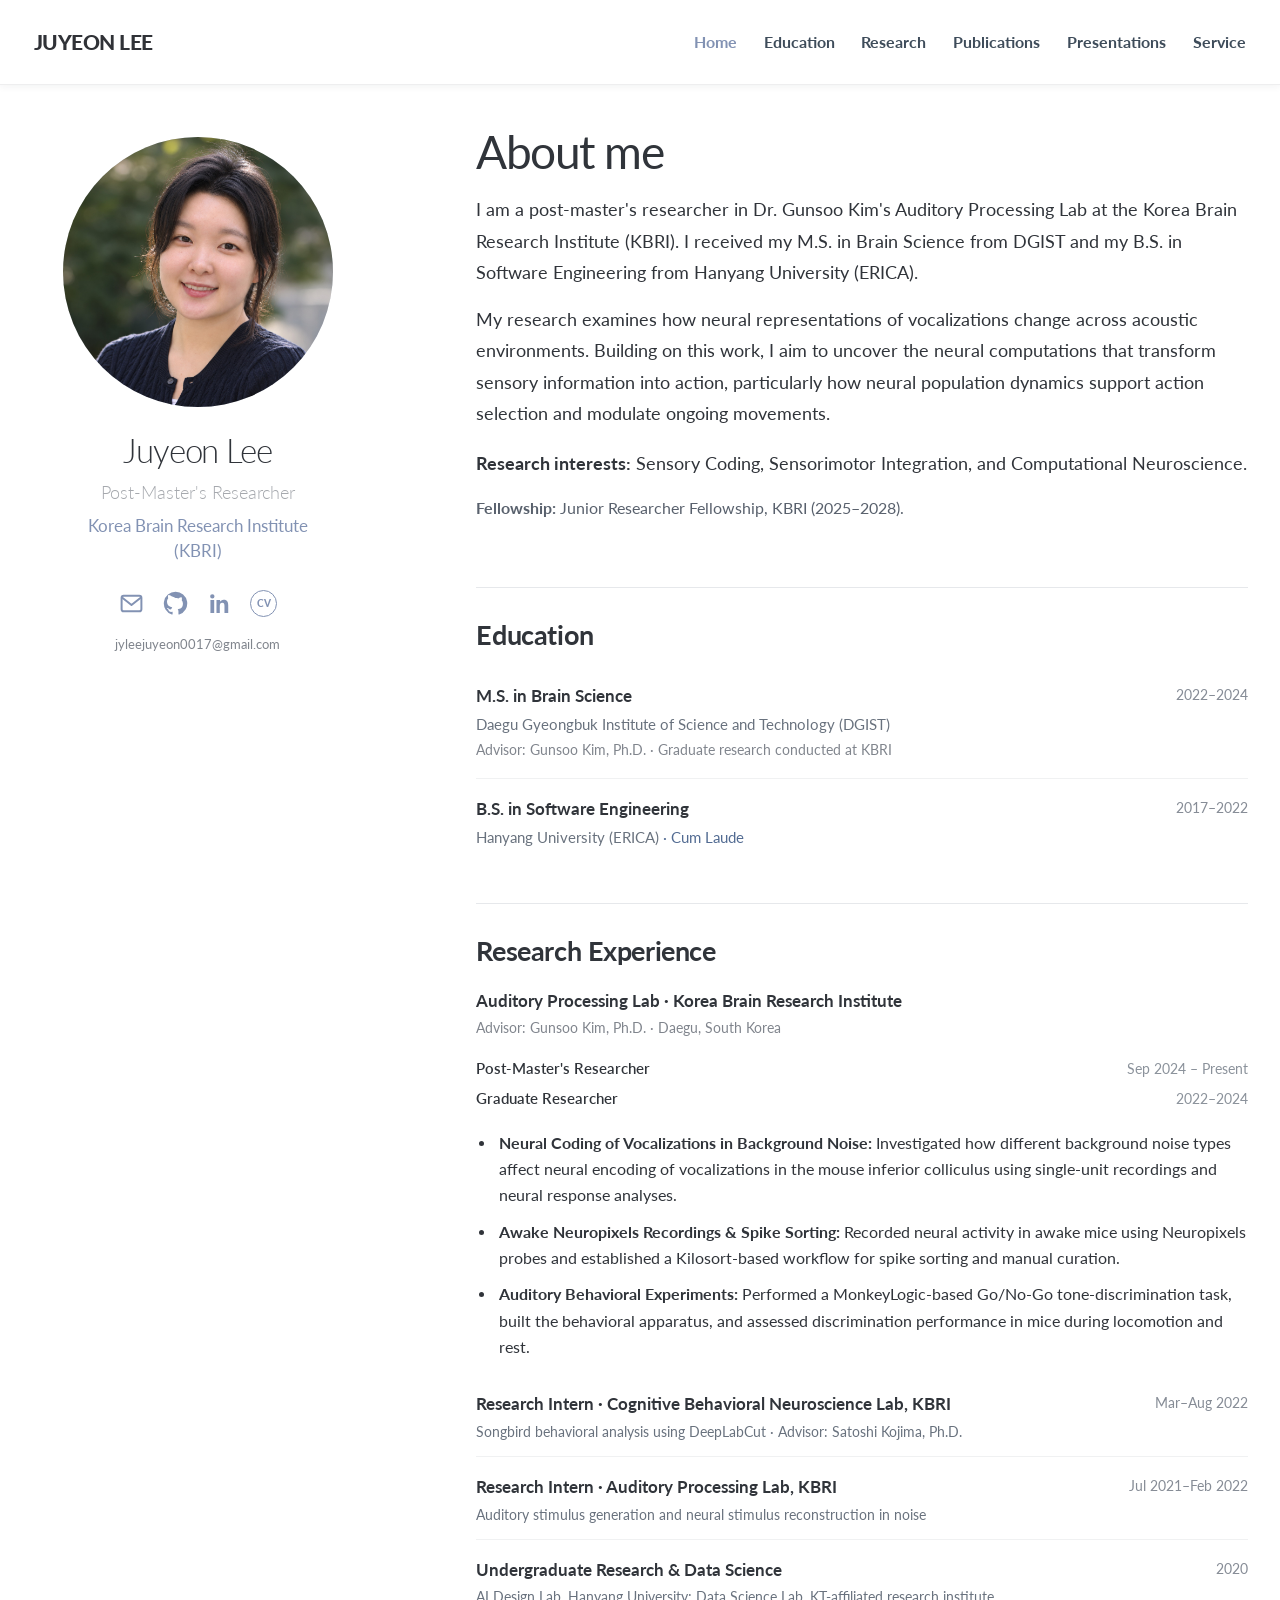
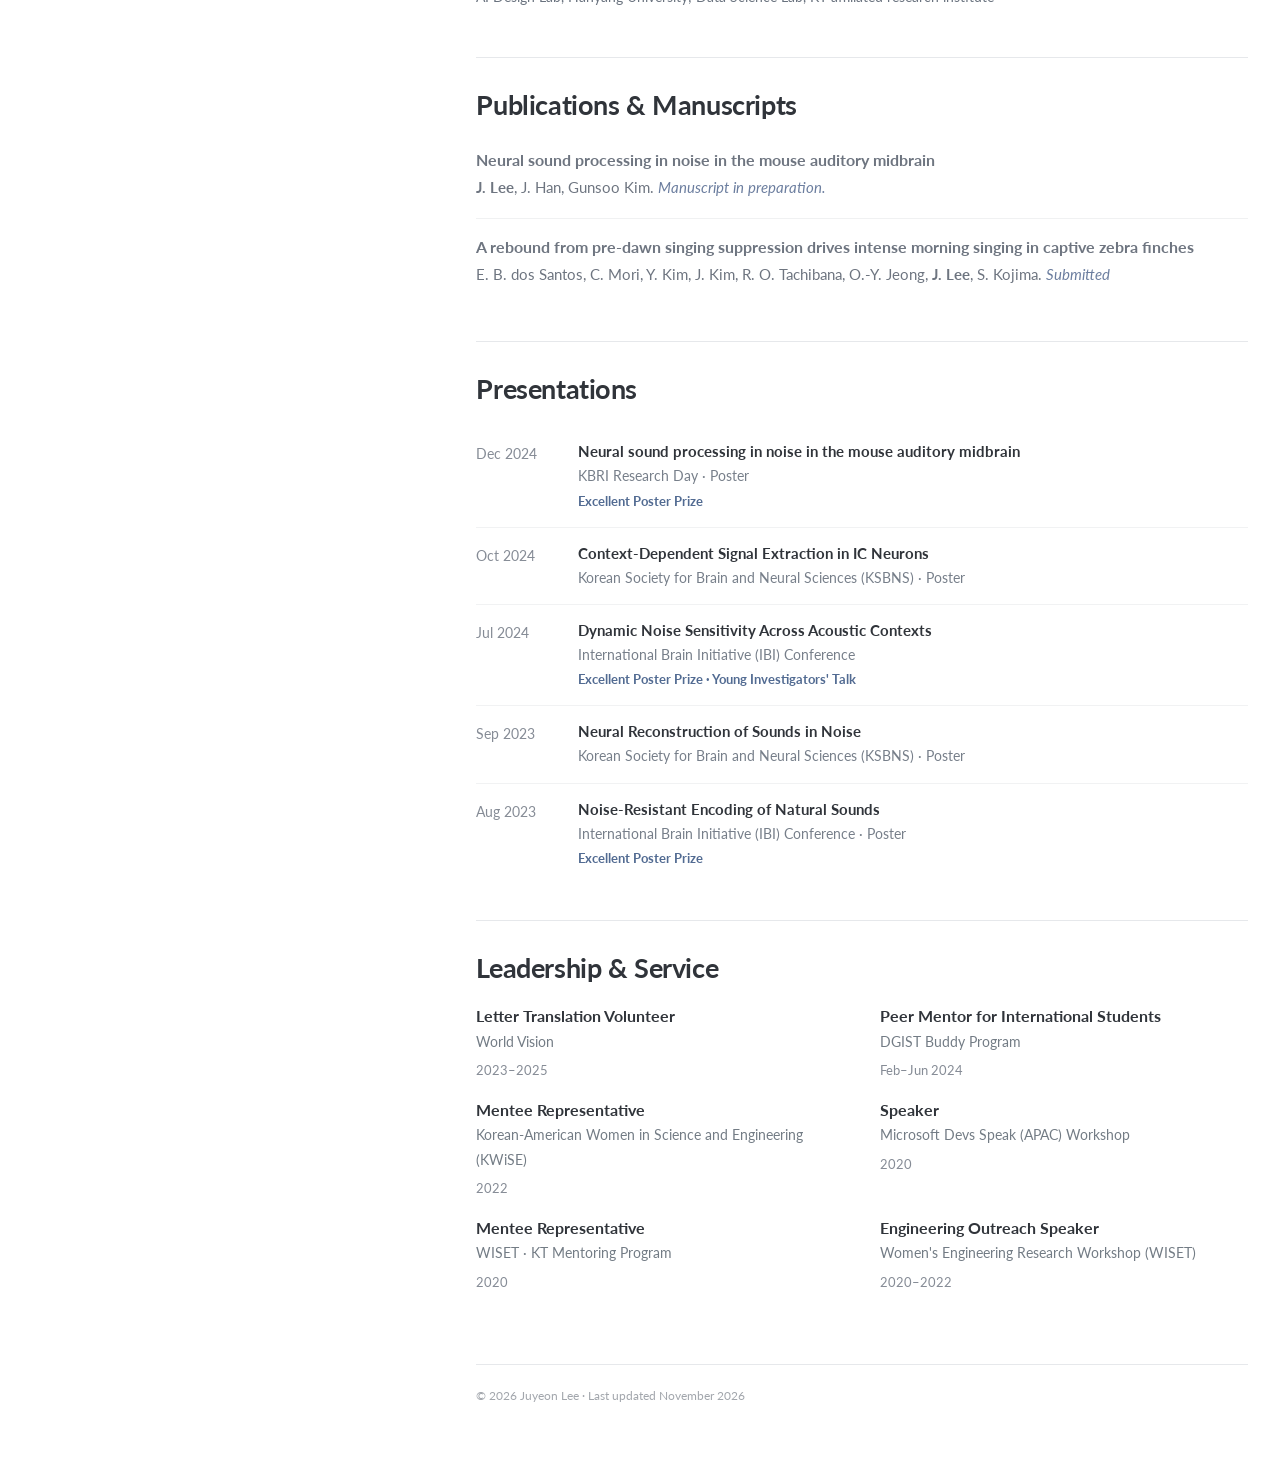
==== index.html @ 5a770827 "Update index.html" ====
<!DOCTYPE html>
<html lang="en">
<head>
  <meta charset="UTF-8">
  <meta name="viewport" content="width=device-width, initial-scale=1">
  <meta name="theme-color" content="#ffffff">
  <meta name="description" content="Juyeon Lee, a neuroscience researcher at the Korea Brain Research Institute. Research interests include auditory coding, neural population representations, and sensory-guided behavior.">
  <meta property="og:type" content="website">
  <meta property="og:title" content="Juyeon Lee | Neuroscience Researcher">
  <meta property="og:description" content="Auditory neuroscience, neural population coding, and sensory-guided behavior.">
  <meta property="og:url" content="https://jylee0017.github.io/">
  <meta property="og:image" content="https://jylee0017.github.io/juyeon.jpg">
  <link rel="canonical" href="https://jylee0017.github.io/">
  <link rel="preconnect" href="https://fonts.googleapis.com">
  <link rel="preconnect" href="https://fonts.gstatic.com" crossorigin>
  <link href="https://fonts.googleapis.com/css2?family=Lato:wght@300;400;500;600;700;900&display=swap" rel="stylesheet">
  <title>Juyeon Lee | Neuroscience Researcher</title>
  <style>
    /* Design colors: understated academic blue inspired by the supplied reference. */
    :root {
      --accent: #8292b3;
      --accent-strong: #526b92;
      --text: #30343a;
      --muted: #80858d;
      --light-muted: #a6a9ae;
      --line: #e6e8eb;
      --page: #ffffff;
      --font: "Lato", "Helvetica Neue", Arial, sans-serif;
    }
    * { box-sizing: border-box; }
    html { scroll-behavior: smooth; scroll-padding-top: 105px; }
    body { margin: 0; background: var(--page); color: var(--text); font: 400 17px/1.73 var(--font); -webkit-font-smoothing: antialiased; }
    a { color: var(--accent-strong); text-decoration: none; }
    a:hover { text-decoration: underline; text-underline-offset: .18em; }
    a:focus-visible { outline: 3px solid var(--accent); outline-offset: 4px; border-radius: 2px; }
    h1, h2, h3, p { margin-top: 0; }
    .skip-link { position:absolute; left:12px; top:-90px; padding:10px 15px; background:white; color:black; z-index:20; }
    .skip-link:focus { top:8px; }

    /* The screenshot's full-width white navigation bar. */
    .site-header { position: sticky; top: 0; z-index: 10; background: rgba(255,255,255,.97); border-bottom: 1px solid #eeeeef; box-shadow: 0 2px 7px rgba(28,36,51,.055); }
    .header-inner { max-width: 1560px; min-height: 84px; margin: 0 auto; padding: 12px 34px; display: flex; justify-content: space-between; align-items: center; gap: 32px; }
    .site-title { color: #303237; font-weight: 900; font-size: 21px; line-height: 1.2; text-transform: uppercase; letter-spacing: -.025em; white-space: nowrap; }
    .site-title:hover { text-decoration: none; color: var(--accent-strong); }
    .top-nav { display:flex; flex-wrap:wrap; justify-content:flex-end; align-items:center; gap: clamp(14px, 2.1vw, 35px); }
    .top-nav a { color:#3e4c5a; font-size: 16px; font-weight: 700; white-space:nowrap; }
    .top-nav a:hover, .top-nav a[aria-current="page"] { color:var(--accent); text-decoration:none; }

    /* Portrait on the left, resume text on the right; no colored sidebar/card backgrounds. */
    .page-layout { max-width: 1460px; padding: 0 32px; margin: 0 auto; display: grid; grid-template-columns: minmax(260px, 365px) minmax(0, 1fr); column-gap: clamp(52px, 6.2vw, 94px); align-items: start; }
    .profile { padding-top: 52px; text-align:center; transform: translateX(-17px); }
    .profile-photo { display: block; width: 270px; height: 270px; border-radius: 50%; overflow:hidden; margin: 0 auto 23px; position: relative; background: #e6ebf1; }
    .profile-photo .placeholder { position:absolute; inset:0; display:grid; place-items:center; font-weight:300; font-size:69px; color:#8596ad; }
    .profile-photo img { width:100%; height:100%; position:relative; display:block; object-fit:cover; object-position: center 35%; }
    .profile-photo img[hidden] { display:none; }
    .profile-name { font-size: 33px; line-height: 1.22; font-weight: 300; letter-spacing: -.035em; margin: 0 0 10px; }
    .profile-role { font-size: 18px; line-height: 1.4; font-weight: 300; color:var(--light-muted); margin: 0 0 9px; }
    .profile-affiliation { font-size: 17px; line-height: 1.45; color:var(--accent); margin: 0 0 25px; }
    .socials { display:flex; justify-content:center; gap: 18px; align-items:center; margin-bottom: 15px; }
    .socials a { display:inline-grid; place-items:center; color:var(--accent); min-width:26px; height:29px; transition: color .18s ease, transform .18s ease; }
    .socials a:hover { color:var(--accent-strong); transform: translateY(-2px); }
    .socials svg { width:25px; height:25px; }
    .socials a.cv-link { border: 1.8px solid currentColor; border-radius: 50%; font-size: 10px; font-weight:900; min-width:27px; width:27px; height:27px; }
    .profile-email { font-size: 13px; color:var(--muted); overflow-wrap:anywhere; }
    .profile-email a { color:inherit; }

    main { padding-top: 39px; min-width: 0; padding-bottom: 65px; }
    section { scroll-margin-top: 110px; }
    .about { padding-bottom: 49px; }
    h1 { font-size: 46px; line-height:1.2; letter-spacing:-.033em; font-weight:400; margin-bottom: 15px; }
    .about p { font-size:17.5px; line-height:1.8; margin: 0 0 15px; }
    .research-interests { margin-top:18px!important; }
    .research-interests strong, .fellowship strong { font-weight:700; }
    .fellowship { font-size: 16px!important; color:#59616d; }
    .content-section { padding: 29px 0 36px; border-top: 1px solid var(--line); }
    h2 { font-size: 27px; line-height:1.35; font-weight:700; letter-spacing:-.015em; margin-bottom: 19px; }
    h3 { font-size: 17px; line-height:1.5; margin-bottom: 3px; font-weight:700; }
    .entry { display:grid; grid-template-columns: minmax(0,1fr) auto; gap: 2px 22px; padding: 11px 0 16px; }
    .entry + .entry { border-top: 1px solid #f0f1f2; padding-top: 17px; }
    .entry p { font-size: 15px; margin:0; color: #69727e; }
    .date { color:#868c96; font-size:14px; white-space:nowrap; }
    .subtext { font-size:14px!important; color:var(--muted)!important; }
    .honor { color:var(--accent-strong); }
    .lab-heading { display:flex; align-items:baseline; justify-content:space-between; gap:12px; flex-wrap:wrap; }
    .lab-note { font-size:14px; color:var(--muted); margin:0 0 13px; }
    .role { display:flex; justify-content:space-between; gap:20px; align-items:baseline; padding:2px 0; font-size:15px; }
    .role strong { font-weight:600; }
    .role span { color:#8b929b; font-size:14px; white-space:nowrap; }
    .research-list { margin:16px 0 0; padding-left:20px; }
    .research-list li { padding-left:3px; margin-bottom:10px; font-size:15.5px; line-height:1.7; }
    .research-list strong { font-weight:700; }
    .earlier { margin-top:20px; }
    .earlier .entry { padding-bottom:12px; }
    .earlier .entry p { font-size:14px; }
    .publication { padding: 5px 0 18px; }
    .publication + .publication { border-top: 1px solid #f0f1f2; padding-top:16px; }
    .publication .paper-title { font-size: 16px; line-height:1.5; font-weight:700; margin: 0 0 3px; }
    .publication p { font-size:14.5px; margin:0; color:#6e7580; }
    .status { color:#6c7e9f; font-style: italic; }
    .presentation { display:grid; grid-template-columns: 86px minmax(0,1fr); gap:16px; padding:13px 0; border-bottom:1px solid #f1f2f3; }
    .presentation:last-child { border-bottom:0; }
    .presentation p { margin: 0 0 2px; font-size:15px; line-height:1.6; }
    .presentation .date { padding-top:3px; }
    .presentation .venue { color:#777f8a; font-size:14px; }
    .presentation .award { font-size:13px; color:var(--accent-strong); font-weight:700; margin-top:3px; }
    .service-list { display:grid; grid-template-columns:repeat(2,minmax(0,1fr)); column-gap:35px; row-gap:16px; }
    .service-item { padding: 0; }
    .service-item h3 { font-size:15.5px; margin:0 0 1px; }
    .service-item p { font-size:14px; margin:0; color:#737c85; }
    .service-item .date { font-size:13px; }
    footer { margin-top:33px; color:#a2a6ac; font-size:12px; padding-top:21px; border-top:1px solid var(--line); }
    @media (max-width:1150px) {
      .page-layout { grid-template-columns: 290px minmax(0,1fr); gap: 46px; padding:0 28px; }
      .profile-photo { width:208px; height:208px; }
      .top-nav { gap:17px; }
      .top-nav a { font-size:14px; }
      .header-inner { padding: 13px 24px; }
      .site-title { font-size:18px; }
      .about p { font-size:16.5px; }
    }
    @media (max-width:760px) {
      html { scroll-padding-top: 120px; }
      .site-header { position:static; }
      .header-inner { padding:17px 20px 12px; display:block; }
      .site-title { display:block; font-size:18px; margin-bottom:12px; }
      .top-nav { justify-content:flex-start; flex-wrap:nowrap; gap:22px; overflow-x:auto; padding:0 0 6px; scrollbar-width:thin; }
      .top-nav a { font-size:14px; }
      .page-layout { display:block; padding:0 23px; }
      .profile { padding-top:32px; transform:none; }
      .profile-photo { width:166px; height:166px; margin-bottom:12px; }
      .profile-photo .placeholder { font-size:52px; }
      .profile-name { font-size:27px; }
      .profile-role { font-size:16px; }
      .profile-affiliation { font-size:15px; margin-bottom:15px; }
      .socials { margin-bottom:7px; }
      main { padding-top:35px; }
      .about { padding-bottom:34px; }
      h1 { font-size:39px; }
      .about p { font-size:16px; }
      .content-section { padding:27px 0 28px; }
      h2 { font-size:24px; }
      .service-list { grid-template-columns:1fr; row-gap:14px; }
    }
    @media (max-width:470px) {
      .entry { grid-template-columns:1fr; gap:4px; }
      .entry .date { grid-row:1; }
      .role { flex-direction:column; align-items:flex-start; gap:0; padding-bottom:8px; }
      .presentation { grid-template-columns:73px minmax(0,1fr); gap:9px; }
      .date { font-size:12.5px; }
      .research-list { padding-left:19px; }
    }
    @media (prefers-reduced-motion: reduce) { html{scroll-behavior:auto} .socials a{transition:none} }
  </style>
  <script type="application/ld+json">
  {"@context":"https://schema.org","@type":"Person","name":"Juyeon Lee","url":"https://jylee0017.github.io/","jobTitle":"Post-Master's Researcher","affiliation":{"@type":"Organization","name":"Korea Brain Research Institute"},"sameAs":["https://github.com/jylee0017","https://www.linkedin.com/in/juyeonnies/"]}
  </script>
</head>
<body>
  <a class="skip-link" href="#about">Skip to content</a>
  <header class="site-header">
    <div class="header-inner">
      <a class="site-title" href="#about">JUYEON LEE</a>
      <nav class="top-nav" aria-label="Main navigation">
        <a href="#about" aria-current="page">Home</a>
        <a href="#education">Education</a>
        <a href="#research">Research</a>
        <a href="#publications">Publications</a>
        <a href="#presentations">Presentations</a>
        <a href="#service">Service</a>
      </nav>
    </div>
  </header>
  <div class="page-layout">
    <aside class="profile" aria-label="Profile">
      <div class="profile-photo">
        <span class="placeholder" aria-hidden="true">JL</span>
        <!-- Keep your existing juyeon.jpg in the same GitHub repository as index.html. -->
        <img id="profile-photo" src="juyeon.jpg" alt="Juyeon Lee">
      </div>
      <p class="profile-name">Juyeon Lee</p>
      <p class="profile-role">Post-Master's Researcher</p>
      <p class="profile-affiliation">Korea Brain Research Institute<br>(KBRI)</p>
      <nav class="socials" aria-label="Profile links">
        <a href="mailto:jyleejuyeon0017@gmail.com" aria-label="Email" title="Email">
          <svg viewBox="0 0 24 24" fill="none" stroke="currentColor" stroke-width="1.9" stroke-linecap="round" stroke-linejoin="round" aria-hidden="true"><rect x="2.5" y="4.5" width="19" height="15" rx="2"/><path d="m3.2 6.5 8.8 7 8.8-7"/></svg>
        </a>
        <a href="https://github.com/jylee0017" target="_blank" rel="noopener noreferrer" aria-label="GitHub" title="GitHub">
          <svg viewBox="0 0 24 24" fill="currentColor" aria-hidden="true"><path d="M12 .8a11.2 11.2 0 0 0-3.54 21.83c.56.1.76-.24.76-.54v-2.06c-3.1.67-3.76-1.32-3.76-1.32-.5-1.27-1.23-1.6-1.23-1.6-1.01-.69.08-.68.08-.68 1.12.08 1.72 1.15 1.72 1.15 1 .1 1.76.22 2.18-.66.1-.73.4-1.22.72-1.5-2.48-.28-5.09-1.24-5.09-5.54 0-1.22.44-2.22 1.16-3.01-.12-.28-.5-1.42.11-2.96 0 0 .95-.3 3.08 1.15A10.7 10.7 0 0 1 12 6.8c.94 0 1.89.13 2.78.37 2.13-1.45 3.07-1.15 3.07-1.15.62 1.54.24 2.68.12 2.96.73.79 1.16 1.79 1.16 3.01 0 4.32-2.61 5.25-5.1 5.53.42.36.8 1.05.8 2.12v2.45c0 .3.2.64.77.54A11.2 11.2 0 0 0 12 .8Z"/></svg>
        </a>
        <a href="https://www.linkedin.com/in/juyeonnies/" target="_blank" rel="noopener noreferrer" aria-label="LinkedIn" title="LinkedIn">
          <svg viewBox="0 0 24 24" fill="currentColor" aria-hidden="true"><path d="M5.1 3a2.1 2.1 0 1 1 0 4.2 2.1 2.1 0 0 1 0-4.2ZM3.3 8.6h3.6V21H3.3V8.6Zm5.8 0h3.45v1.7h.05c.48-.9 1.66-1.9 3.43-1.9 3.67 0 4.35 2.4 4.35 5.52V21h-3.6v-6.28c0-1.5-.03-3.43-2.1-3.43-2.08 0-2.4 1.63-2.4 3.32V21H9.1V8.6Z"/></svg>
        </a>
        <a class="cv-link" href="JuyeonLee_CV.pdf" target="_blank" rel="noopener noreferrer" aria-label="Curriculum Vitae PDF" title="CV (PDF)">CV</a>
      </nav>
      <p class="profile-email"><a href="mailto:jyleejuyeon0017@gmail.com">jyleejuyeon0017@gmail.com</a></p>
    </aside>
    <main>
      <section id="about" class="about" aria-labelledby="about-heading">
        <h1 id="about-heading">About me</h1>
        <p>I am a post-master's researcher in Dr. Gunsoo Kim's Auditory Processing Lab at the Korea Brain Research Institute (KBRI). I received my M.S. in Brain Science from DGIST and my B.S. in Software Engineering from Hanyang University (ERICA).</p>
        <p>My research examines how neural representations of vocalizations change across acoustic environments. Building on this work, I aim to uncover the neural computations that transform sensory information into action, particularly how neural population dynamics support action selection and modulate ongoing movements.</p>
        <p class="research-interests"><strong>Research interests:</strong> Sensory Coding, Sensorimotor Integration, and Computational Neuroscience.</p>
        <p class="fellowship"><strong>Fellowship:</strong> Junior Researcher Fellowship, KBRI (2025–2028).</p>
      </section>

      <section id="education" class="content-section" aria-labelledby="education-heading">
        <h2 id="education-heading">Education</h2>
        <div class="entry">
          <div><h3>M.S. in Brain Science</h3><p>Daegu Gyeongbuk Institute of Science and Technology (DGIST)</p><p class="subtext">Advisor: Gunsoo Kim, Ph.D. · Graduate research conducted at KBRI</p></div>
          <span class="date">2022–2024</span>
        </div>
        <div class="entry">
          <div><h3>B.S. in Software Engineering</h3><p>Hanyang University (ERICA) <span class="honor">· Cum Laude</span></p></div>
          <span class="date">2017–2022</span>
        </div>
      </section>

      <section id="research" class="content-section" aria-labelledby="research-heading">
        <h2 id="research-heading">Research Experience</h2>
        <div class="lab-heading"><h3>Auditory Processing Lab · Korea Brain Research Institute</h3></div>
        <p class="lab-note">Advisor: Gunsoo Kim, Ph.D. · Daegu, South Korea</p>
        <div class="role"><strong>Post-Master's Researcher</strong><span>Sep 2024 – Present</span></div>
        <div class="role"><strong>Graduate Researcher</strong><span>2022–2024</span></div>
        <ul class="research-list">
          <li><strong>Neural Coding of Vocalizations in Background Noise:</strong> Investigated how different background noise types affect neural encoding of vocalizations in the mouse inferior colliculus using single-unit recordings and neural response analyses.</li>
          <li><strong>Awake Neuropixels Recordings &amp; Spike Sorting:</strong> Recorded neural activity in awake mice using Neuropixels probes and established a Kilosort-based workflow for spike sorting and manual curation.</li>
          <li><strong>Auditory Behavioral Experiments:</strong> Performed a MonkeyLogic-based Go/No-Go tone-discrimination task, built the behavioral apparatus, and assessed discrimination performance in mice during locomotion and rest.</li>
        </ul>
        <div class="earlier">
          <div class="entry"><div><h3>Research Intern · Cognitive Behavioral Neuroscience Lab, KBRI</h3><p>Songbird behavioral analysis using DeepLabCut · Advisor: Satoshi Kojima, Ph.D.</p></div><span class="date">Mar–Aug 2022</span></div>
          <div class="entry"><div><h3>Research Intern · Auditory Processing Lab, KBRI</h3><p>Auditory stimulus generation and neural stimulus reconstruction in noise</p></div><span class="date">Jul 2021–Feb 2022</span></div>
          <div class="entry"><div><h3>Undergraduate Research &amp; Data Science</h3><p>AI Design Lab, Hanyang University; Data Science Lab, KT-affiliated research institute</p></div><span class="date">2020</span></div>
        </div>
      </section>

      <section id="publications" class="content-section" aria-labelledby="publications-heading">
        <h2 id="publications-heading">Publications &amp; Manuscripts</h2>
        <article class="publication">
          <p class="paper-title">Neural sound processing in noise in the mouse auditory midbrain</p>
          <p><strong>J. Lee</strong>, J. Han, Gunsoo Kim. <span class="status">Manuscript in preparation.</span></p>
        </article>
        <article class="publication">
          <p class="paper-title">A rebound from pre-dawn singing suppression drives intense morning singing in captive zebra finches</p>
          <p>E. B. dos Santos, C. Mori, Y. Kim, J. Kim, R. O. Tachibana, O.-Y. Jeong, <strong>J. Lee</strong>, S. Kojima. <span class="status">Submitted</span></p>
        </article>
      </section>

      <section id="presentations" class="content-section" aria-labelledby="presentations-heading">
        <h2 id="presentations-heading">Presentations</h2>
        <div class="presentation"><span class="date">Dec 2024</span><div><p><strong>Neural sound processing in noise in the mouse auditory midbrain</strong></p><p class="venue">KBRI Research Day · Poster</p><p class="award">Excellent Poster Prize</p></div></div>
        <div class="presentation"><span class="date">Oct 2024</span><div><p><strong>Context-Dependent Signal Extraction in IC Neurons</strong></p><p class="venue">Korean Society for Brain and Neural Sciences (KSBNS) · Poster</p></div></div>
        <div class="presentation"><span class="date">Jul 2024</span><div><p><strong>Dynamic Noise Sensitivity Across Acoustic Contexts</strong></p><p class="venue">International Brain Initiative (IBI) Conference</p><p class="award">Excellent Poster Prize · Young Investigators' Talk</p></div></div>
        <div class="presentation"><span class="date">Sep 2023</span><div><p><strong>Neural Reconstruction of Sounds in Noise</strong></p><p class="venue">Korean Society for Brain and Neural Sciences (KSBNS) · Poster</p></div></div>
        <div class="presentation"><span class="date">Aug 2023</span><div><p><strong>Noise-Resistant Encoding of Natural Sounds</strong></p><p class="venue">International Brain Initiative (IBI) Conference · Poster</p><p class="award">Excellent Poster Prize</p></div></div>
      </section>

      <section id="service" class="content-section" aria-labelledby="service-heading">
        <h2 id="service-heading">Leadership &amp; Service</h2>
        <div class="service-list">
          <div class="service-item"><h3>Letter Translation Volunteer</h3><p>World Vision</p><span class="date">2023–2025</span></div>
          <div class="service-item"><h3>Peer Mentor for International Students</h3><p>DGIST Buddy Program</p><span class="date">Feb–Jun 2024</span></div>
          <div class="service-item"><h3>Mentee Representative</h3><p>Korean-American Women in Science and Engineering (KWiSE)</p><span class="date">2022</span></div>
          <div class="service-item"><h3>Speaker</h3><p>Microsoft Devs Speak (APAC) Workshop</p><span class="date">2020</span></div>
          <div class="service-item"><h3>Mentee Representative</h3><p>WISET · KT Mentoring Program</p><span class="date">2020</span></div>
          <div class="service-item"><h3>Engineering Outreach Speaker</h3><p>Women's Engineering Research Workshop (WISET)</p><span class="date">2020–2022</span></div>
        </div>
      </section>
      <footer>© 2026 Juyeon Lee · Last updated November 2026</footer>
    </main>
  </div>
  <script>
    // If the user keeps juyeon.jpg in their GitHub Pages repository, it replaces the initials.
    const photo = document.getElementById('profile-photo');
    if (photo) {
      const showFallback = () => { photo.hidden = true; };
      photo.addEventListener('error', showFallback);
      if (photo.complete && photo.naturalWidth === 0) showFallback();
    }
  </script>
</body>
</html>
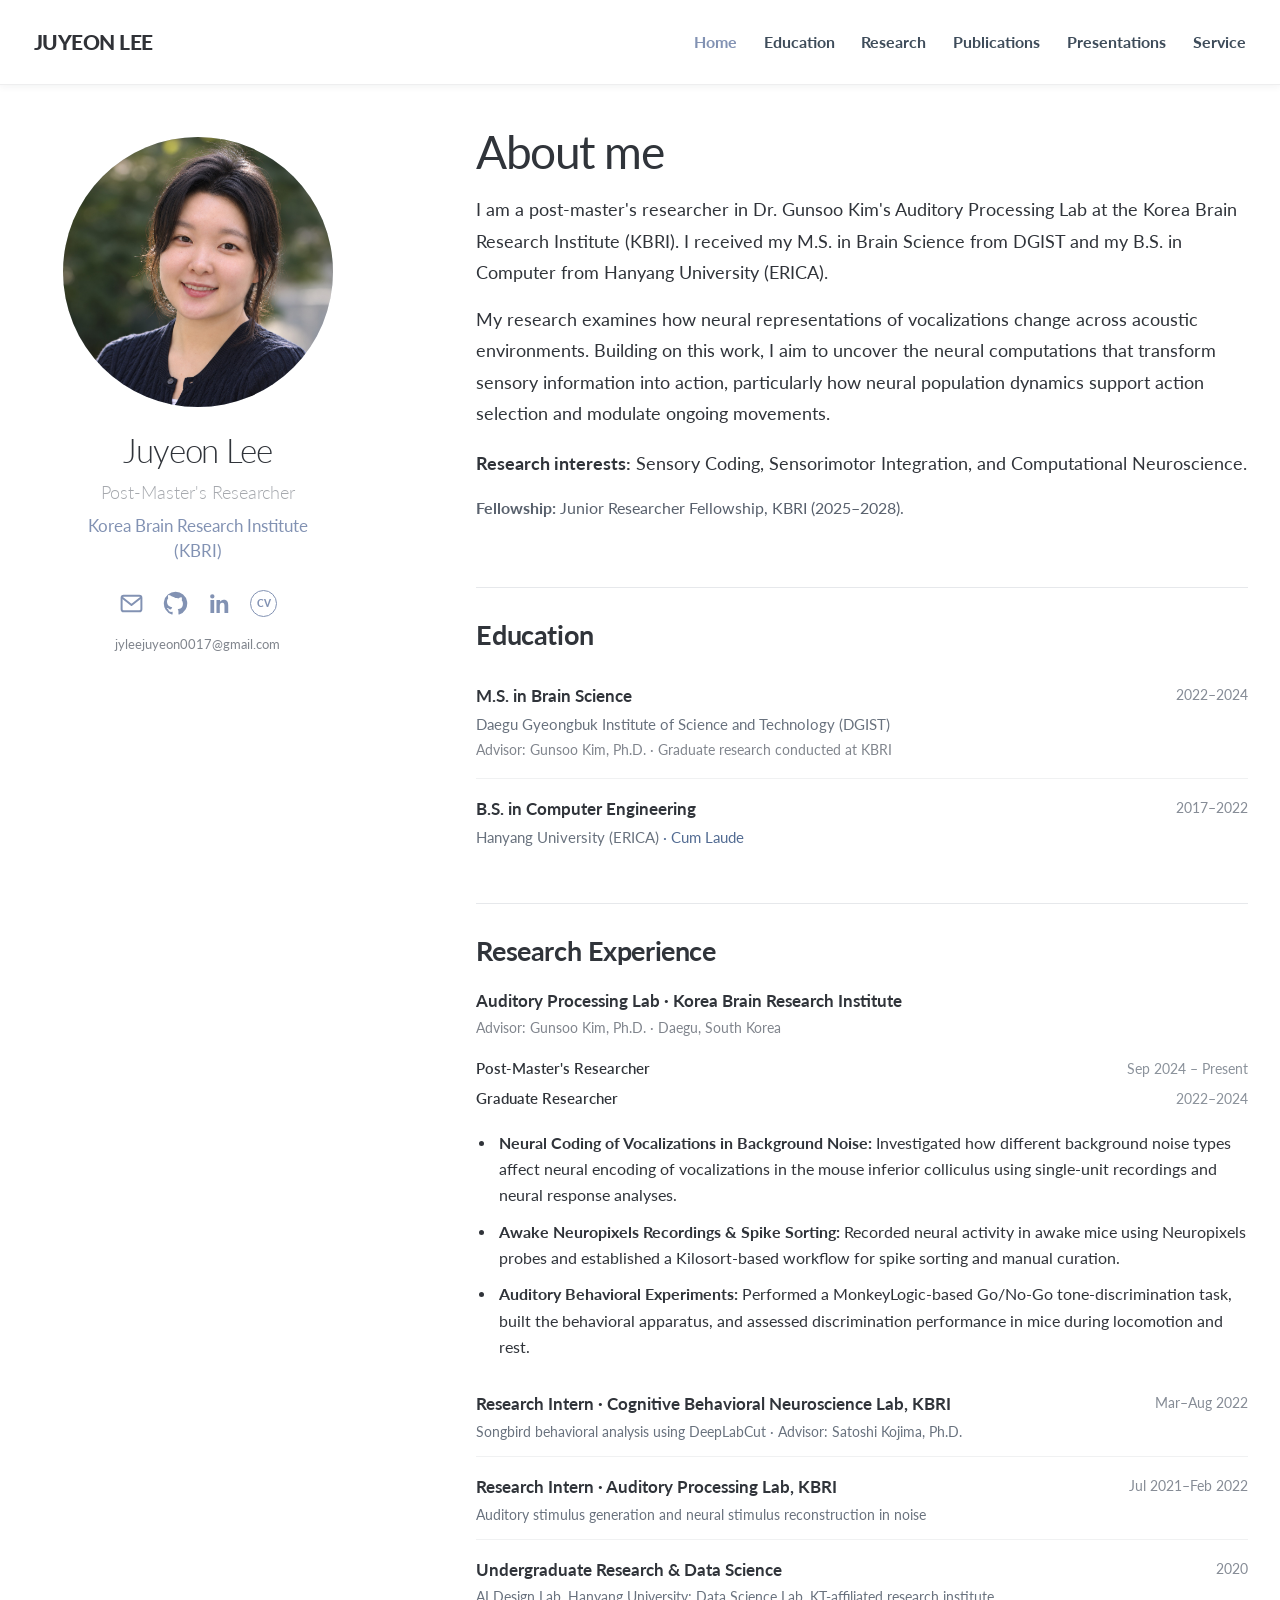
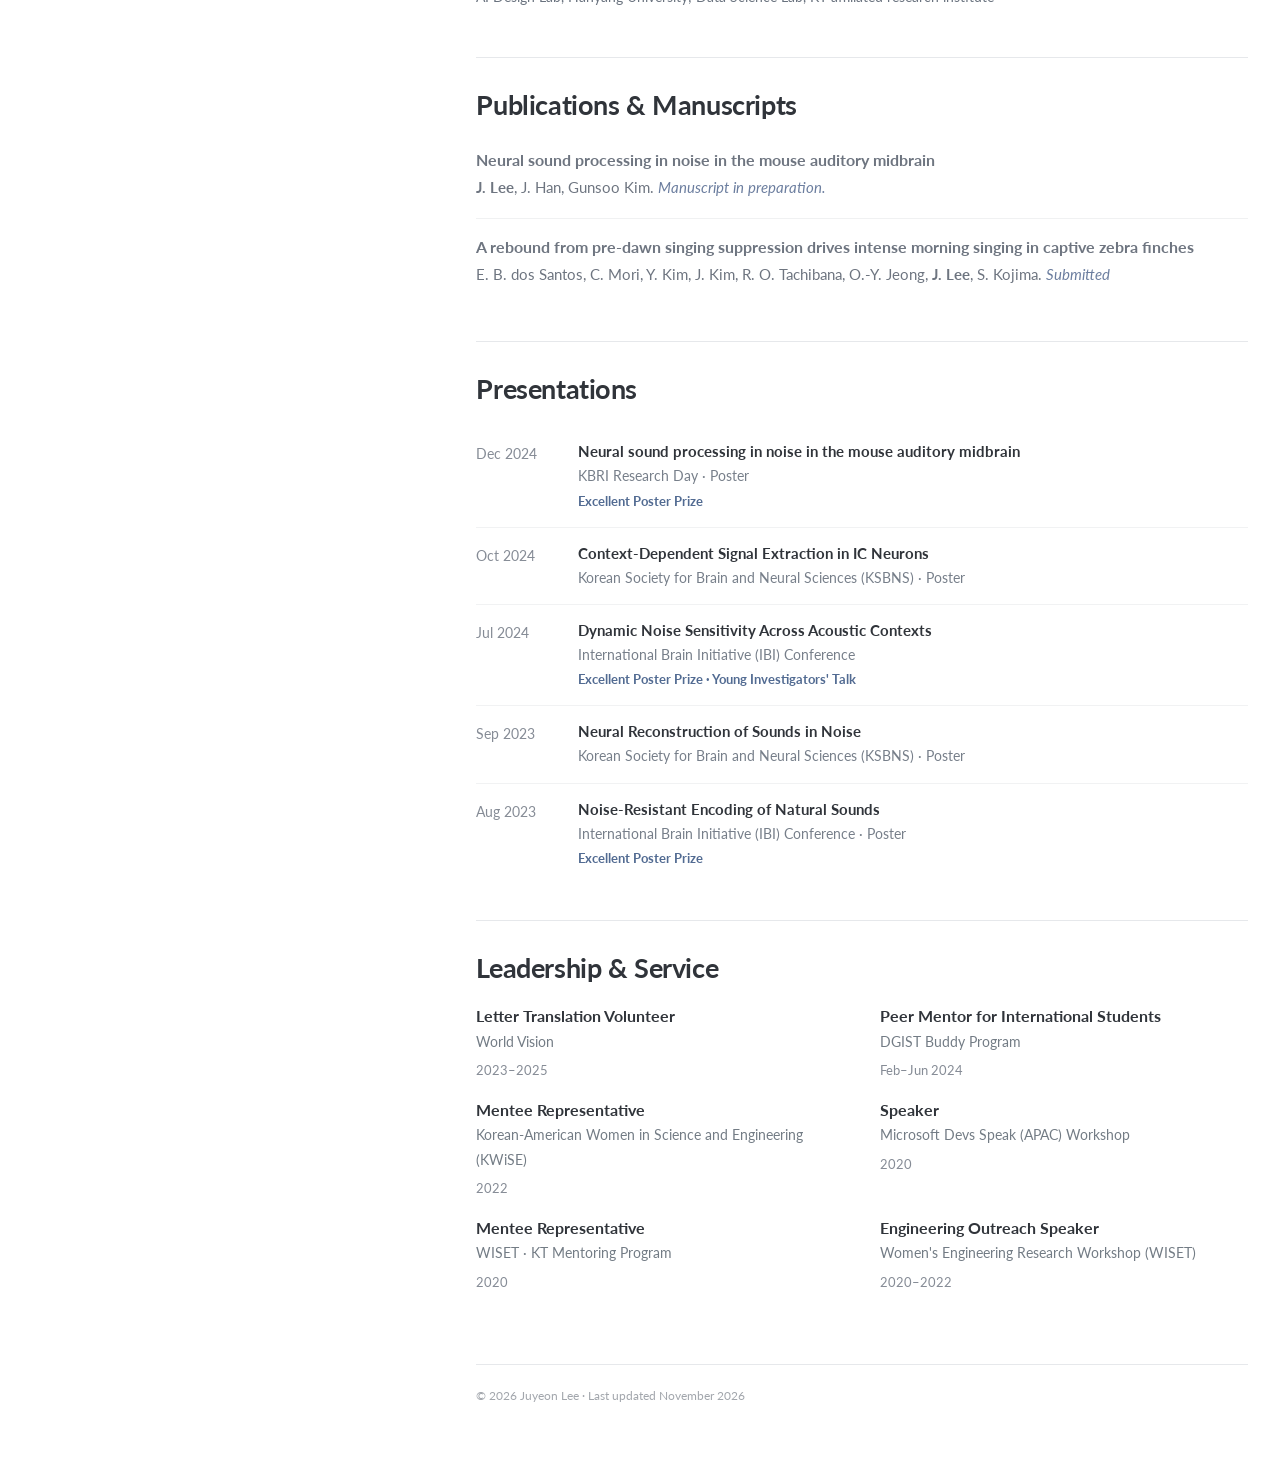
==== commit 9189626c: "Update index.html" ====
--- a/index.html
+++ b/index.html
@@ -197,7 +197,7 @@
     <main>
       <section id="about" class="about" aria-labelledby="about-heading">
         <h1 id="about-heading">About me</h1>
-        <p>I am a post-master's researcher in Dr. Gunsoo Kim's Auditory Processing Lab at the Korea Brain Research Institute (KBRI). I received my M.S. in Brain Science from DGIST and my B.S. in Software Engineering from Hanyang University (ERICA).</p>
+        <p>I am a post-master's researcher in Dr. Gunsoo Kim's Auditory Processing Lab at the Korea Brain Research Institute (KBRI). I received my M.S. in Brain Science from DGIST and my B.S. in Computer from Hanyang University (ERICA).</p>
         <p>My research examines how neural representations of vocalizations change across acoustic environments. Building on this work, I aim to uncover the neural computations that transform sensory information into action, particularly how neural population dynamics support action selection and modulate ongoing movements.</p>
         <p class="research-interests"><strong>Research interests:</strong> Sensory Coding, Sensorimotor Integration, and Computational Neuroscience.</p>
         <p class="fellowship"><strong>Fellowship:</strong> Junior Researcher Fellowship, KBRI (2025–2028).</p>
@@ -210,7 +210,7 @@
           <span class="date">2022–2024</span>
         </div>
         <div class="entry">
-          <div><h3>B.S. in Software Engineering</h3><p>Hanyang University (ERICA) <span class="honor">· Cum Laude</span></p></div>
+          <div><h3>B.S. in Computer Engineering</h3><p>Hanyang University (ERICA) <span class="honor">· Cum Laude</span></p></div>
           <span class="date">2017–2022</span>
         </div>
       </section>
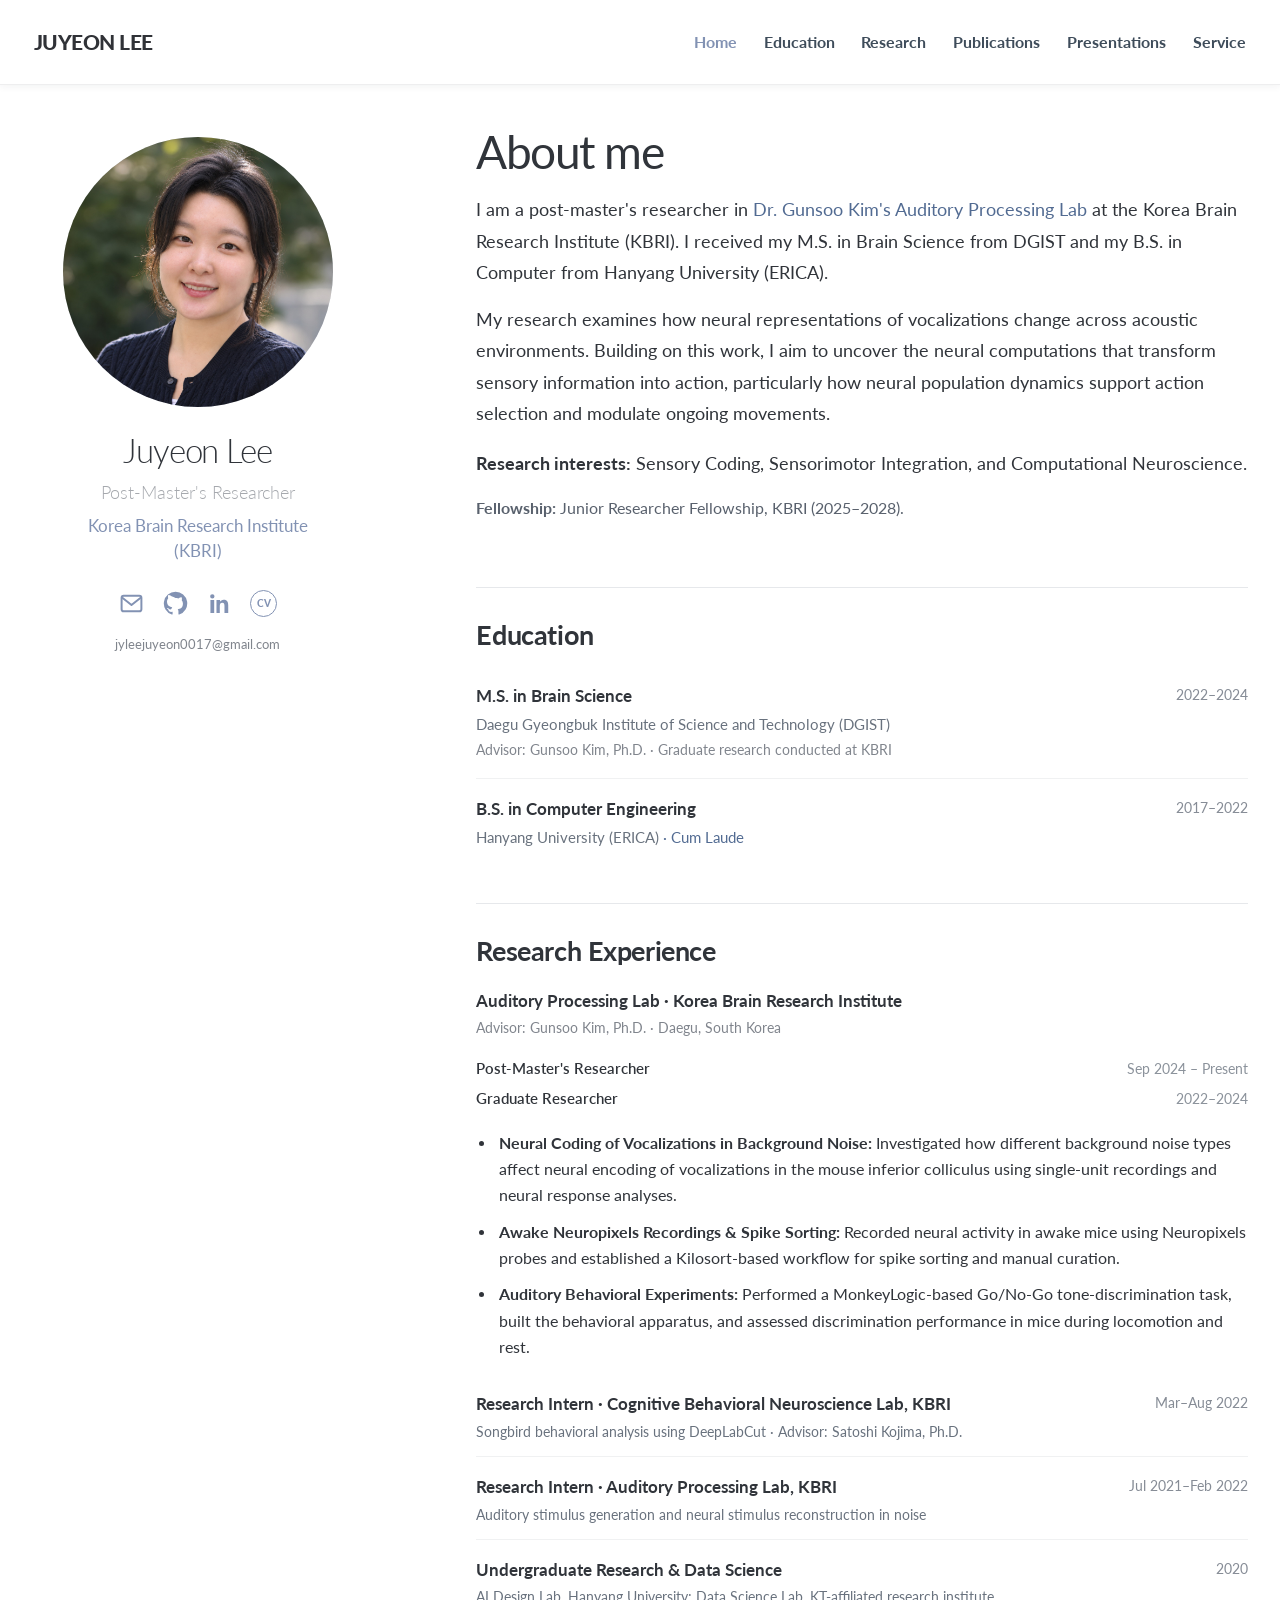
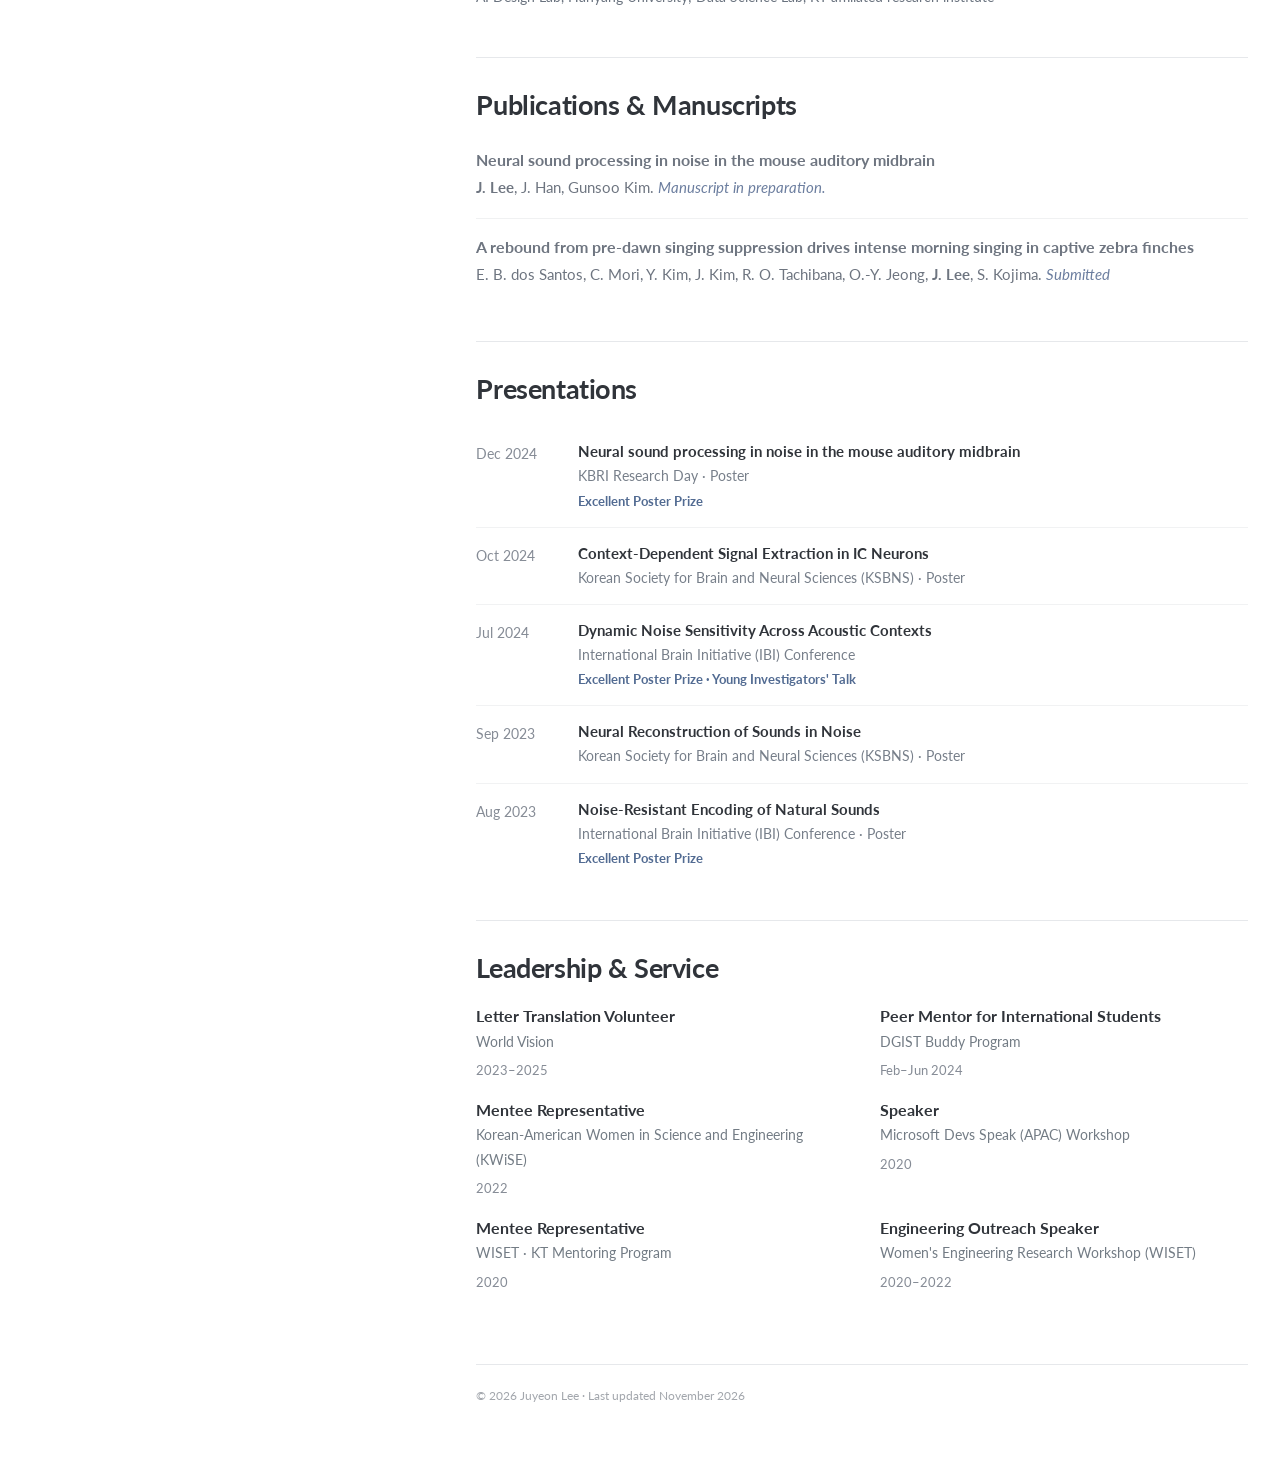
==== commit 442a5e13: "Update index.html" ====
--- a/index.html
+++ b/index.html
@@ -197,7 +197,7 @@
     <main>
       <section id="about" class="about" aria-labelledby="about-heading">
         <h1 id="about-heading">About me</h1>
-        <p>I am a post-master's researcher in Dr. Gunsoo Kim's Auditory Processing Lab at the Korea Brain Research Institute (KBRI). I received my M.S. in Brain Science from DGIST and my B.S. in Computer from Hanyang University (ERICA).</p>
+        <p>I am a post-master's researcher in <a href="https://sites.google.com/site/gkimlab" target="_blank" rel="noopener noreferrer">Dr. Gunsoo Kim's Auditory Processing Lab</a>  at the Korea Brain Research Institute (KBRI). I received my M.S. in Brain Science from DGIST and my B.S. in Computer from Hanyang University (ERICA).</p>
         <p>My research examines how neural representations of vocalizations change across acoustic environments. Building on this work, I aim to uncover the neural computations that transform sensory information into action, particularly how neural population dynamics support action selection and modulate ongoing movements.</p>
         <p class="research-interests"><strong>Research interests:</strong> Sensory Coding, Sensorimotor Integration, and Computational Neuroscience.</p>
         <p class="fellowship"><strong>Fellowship:</strong> Junior Researcher Fellowship, KBRI (2025–2028).</p>
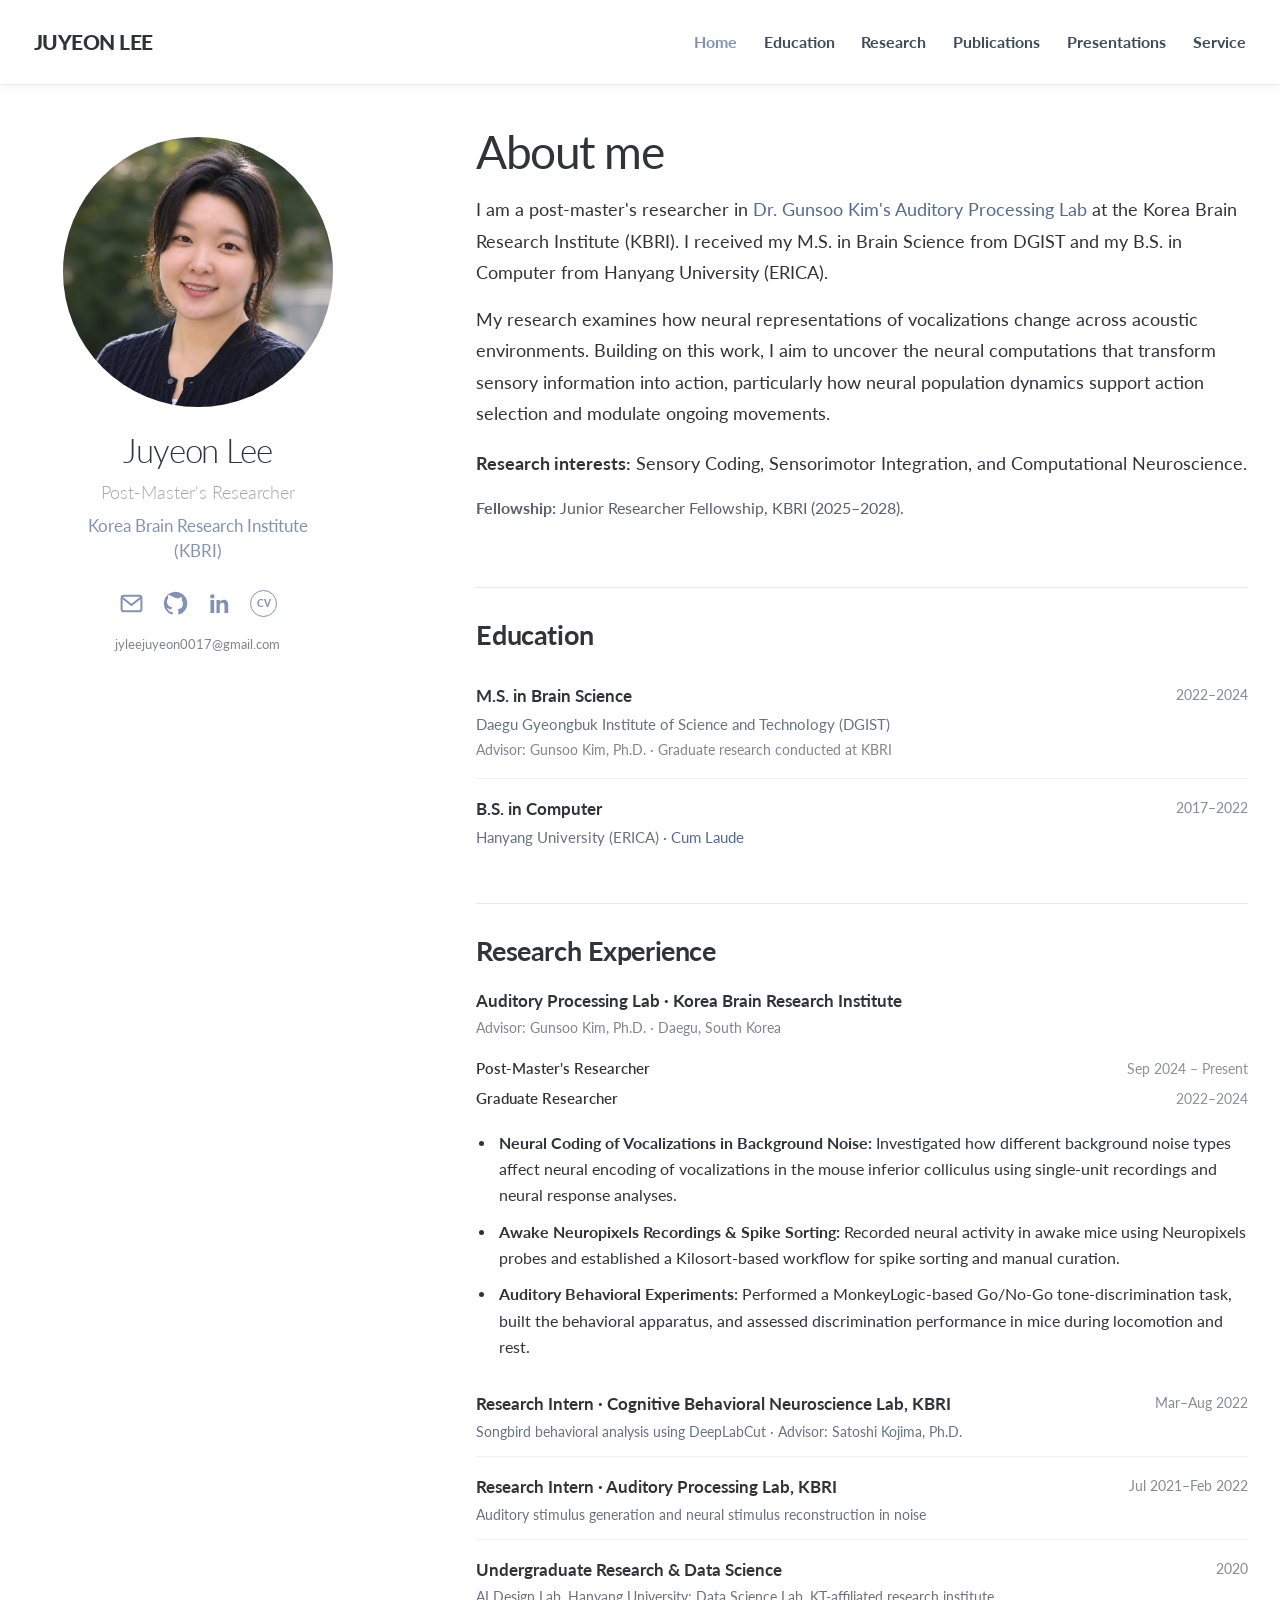
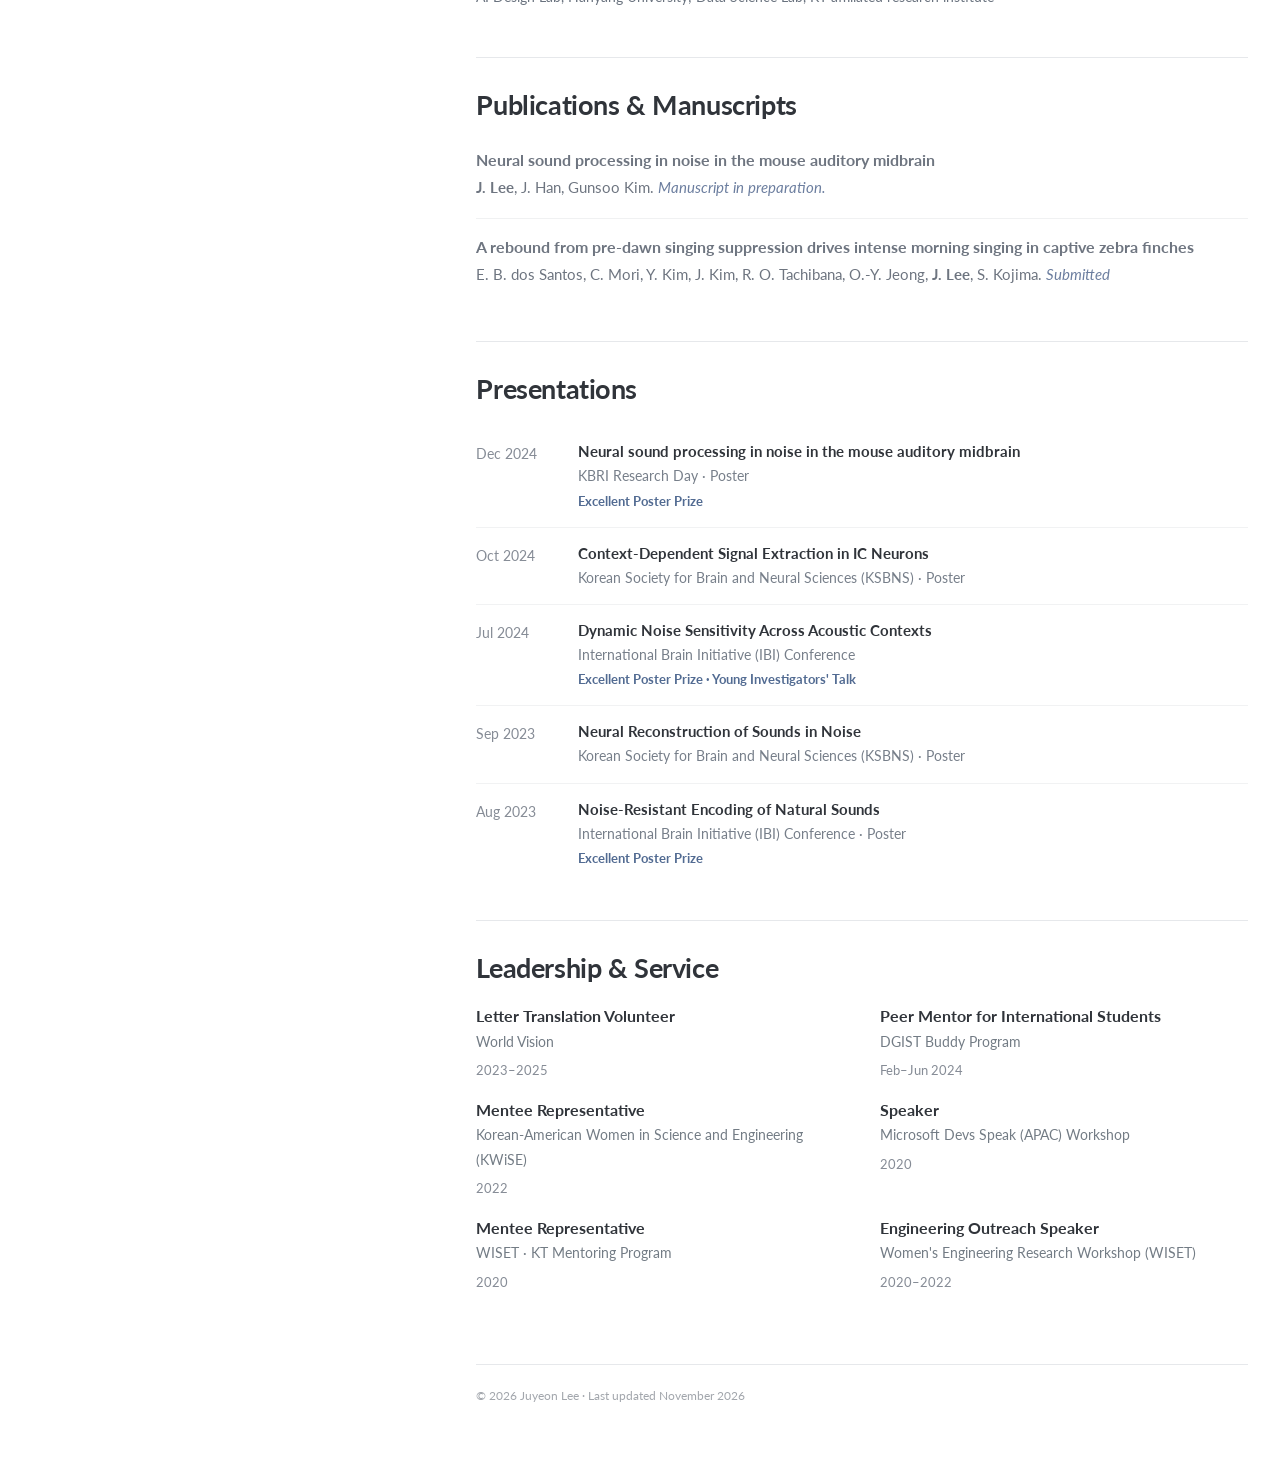
==== commit 16900b90: "Update index.html" ====
--- a/index.html
+++ b/index.html
@@ -210,7 +210,7 @@
           <span class="date">2022–2024</span>
         </div>
         <div class="entry">
-          <div><h3>B.S. in Computer Engineering</h3><p>Hanyang University (ERICA) <span class="honor">· Cum Laude</span></p></div>
+          <div><h3>B.S. in Computer</h3><p>Hanyang University (ERICA) <span class="honor">· Cum Laude</span></p></div>
           <span class="date">2017–2022</span>
         </div>
       </section>
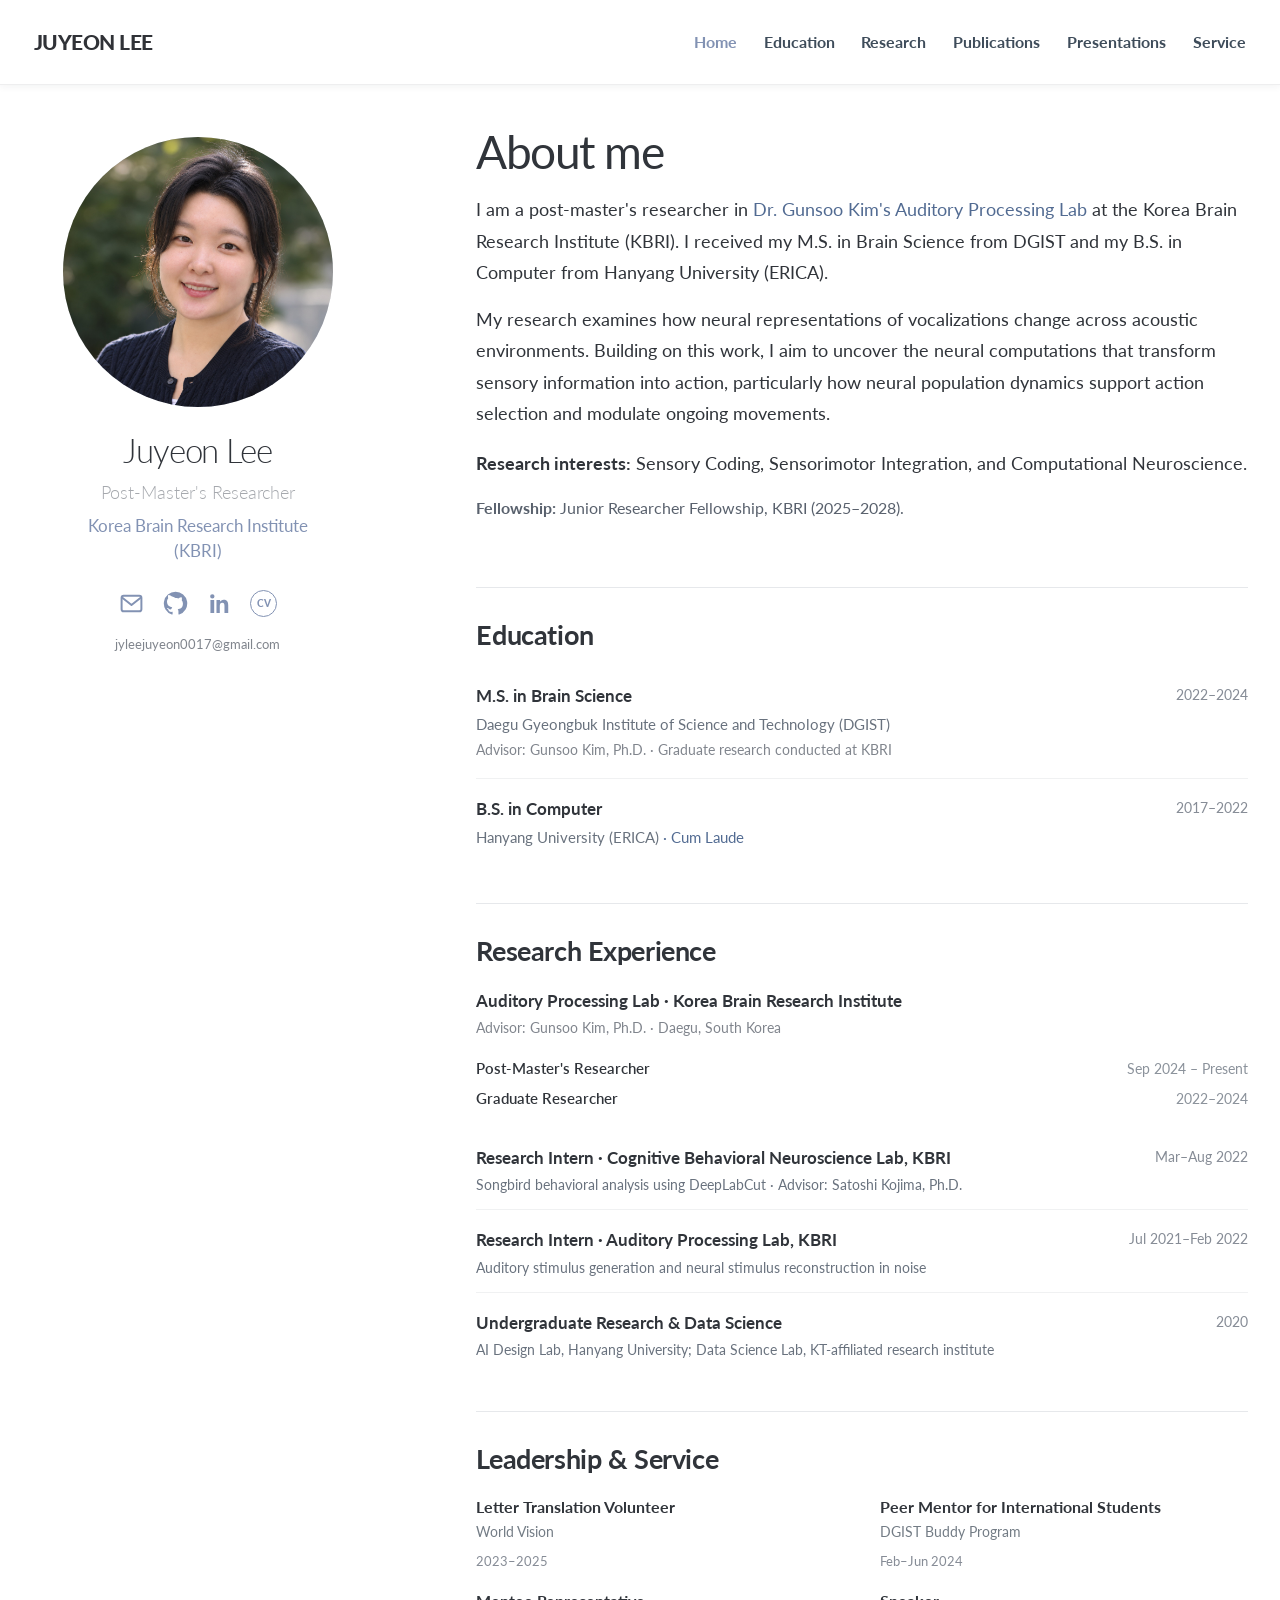
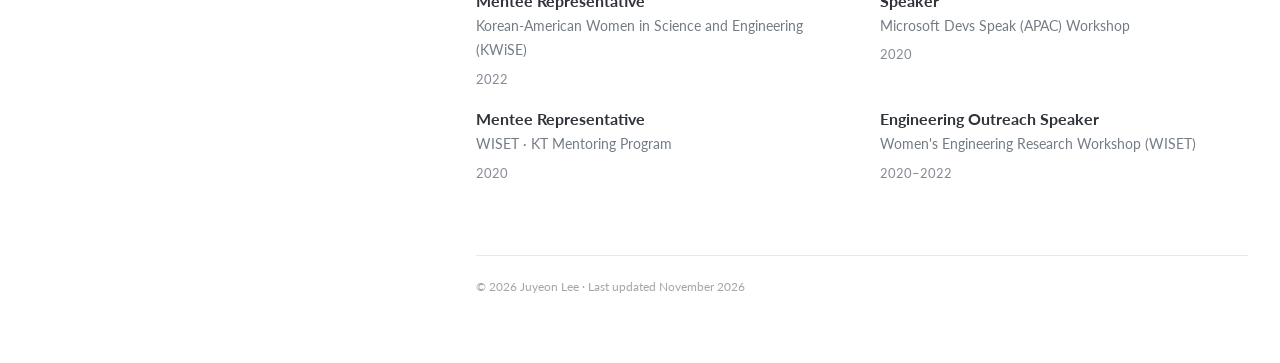
==== commit 03eb10fc: "Update index.html" ====
--- a/index.html
+++ b/index.html
@@ -221,11 +221,13 @@
         <p class="lab-note">Advisor: Gunsoo Kim, Ph.D. · Daegu, South Korea</p>
         <div class="role"><strong>Post-Master's Researcher</strong><span>Sep 2024 – Present</span></div>
         <div class="role"><strong>Graduate Researcher</strong><span>2022–2024</span></div>
+        <!--
         <ul class="research-list">
           <li><strong>Neural Coding of Vocalizations in Background Noise:</strong> Investigated how different background noise types affect neural encoding of vocalizations in the mouse inferior colliculus using single-unit recordings and neural response analyses.</li>
           <li><strong>Awake Neuropixels Recordings &amp; Spike Sorting:</strong> Recorded neural activity in awake mice using Neuropixels probes and established a Kilosort-based workflow for spike sorting and manual curation.</li>
           <li><strong>Auditory Behavioral Experiments:</strong> Performed a MonkeyLogic-based Go/No-Go tone-discrimination task, built the behavioral apparatus, and assessed discrimination performance in mice during locomotion and rest.</li>
         </ul>
+        -->
         <div class="earlier">
           <div class="entry"><div><h3>Research Intern · Cognitive Behavioral Neuroscience Lab, KBRI</h3><p>Songbird behavioral analysis using DeepLabCut · Advisor: Satoshi Kojima, Ph.D.</p></div><span class="date">Mar–Aug 2022</span></div>
           <div class="entry"><div><h3>Research Intern · Auditory Processing Lab, KBRI</h3><p>Auditory stimulus generation and neural stimulus reconstruction in noise</p></div><span class="date">Jul 2021–Feb 2022</span></div>
@@ -233,6 +235,7 @@
         </div>
       </section>
 
+      <!--
       <section id="publications" class="content-section" aria-labelledby="publications-heading">
         <h2 id="publications-heading">Publications &amp; Manuscripts</h2>
         <article class="publication">
@@ -244,7 +247,9 @@
           <p>E. B. dos Santos, C. Mori, Y. Kim, J. Kim, R. O. Tachibana, O.-Y. Jeong, <strong>J. Lee</strong>, S. Kojima. <span class="status">Submitted</span></p>
         </article>
       </section>
-
+      -->
+
+      <!--
       <section id="presentations" class="content-section" aria-labelledby="presentations-heading">
         <h2 id="presentations-heading">Presentations</h2>
         <div class="presentation"><span class="date">Dec 2024</span><div><p><strong>Neural sound processing in noise in the mouse auditory midbrain</strong></p><p class="venue">KBRI Research Day · Poster</p><p class="award">Excellent Poster Prize</p></div></div>
@@ -253,6 +258,7 @@
         <div class="presentation"><span class="date">Sep 2023</span><div><p><strong>Neural Reconstruction of Sounds in Noise</strong></p><p class="venue">Korean Society for Brain and Neural Sciences (KSBNS) · Poster</p></div></div>
         <div class="presentation"><span class="date">Aug 2023</span><div><p><strong>Noise-Resistant Encoding of Natural Sounds</strong></p><p class="venue">International Brain Initiative (IBI) Conference · Poster</p><p class="award">Excellent Poster Prize</p></div></div>
       </section>
+      -->
 
       <section id="service" class="content-section" aria-labelledby="service-heading">
         <h2 id="service-heading">Leadership &amp; Service</h2>
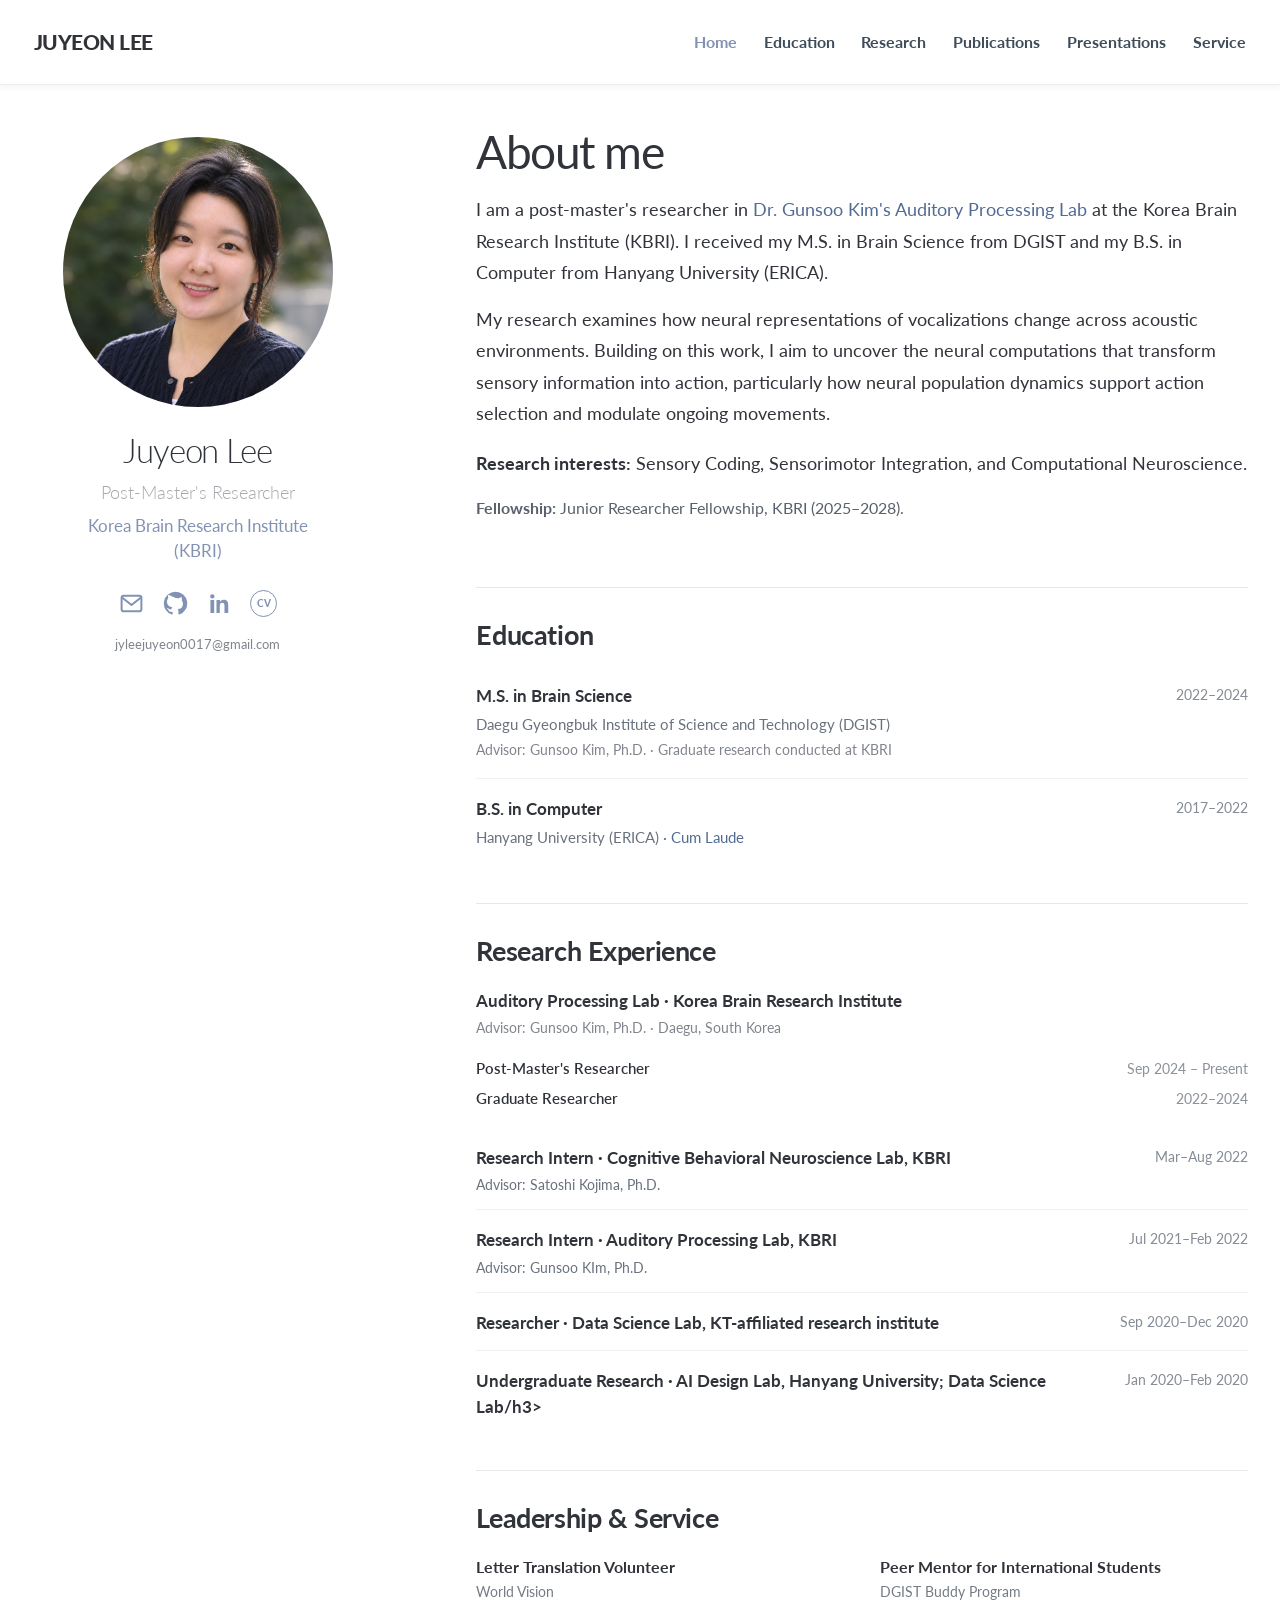
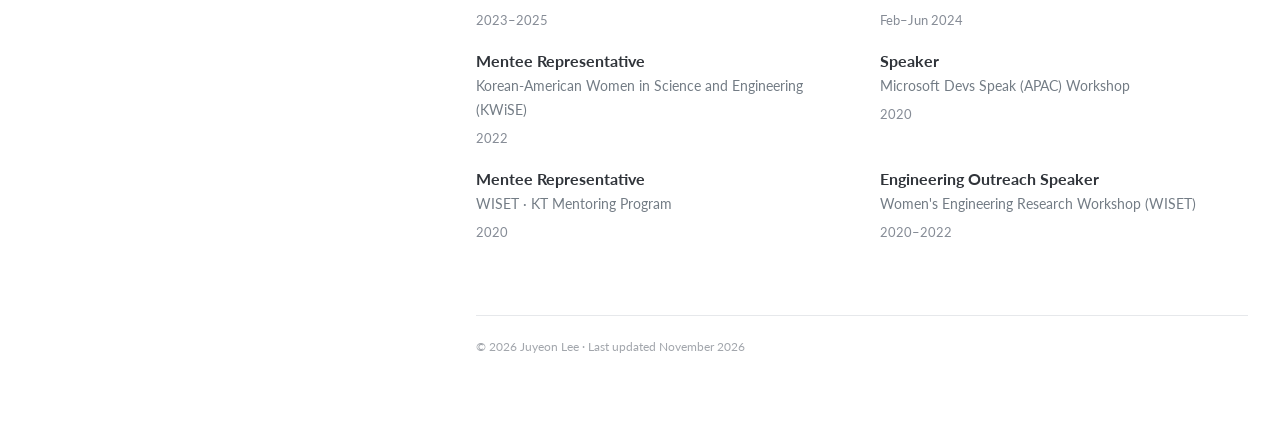
==== commit 85551d4f: "Update index.html" ====
--- a/index.html
+++ b/index.html
@@ -229,9 +229,10 @@
         </ul>
         -->
         <div class="earlier">
-          <div class="entry"><div><h3>Research Intern · Cognitive Behavioral Neuroscience Lab, KBRI</h3><p>Songbird behavioral analysis using DeepLabCut · Advisor: Satoshi Kojima, Ph.D.</p></div><span class="date">Mar–Aug 2022</span></div>
-          <div class="entry"><div><h3>Research Intern · Auditory Processing Lab, KBRI</h3><p>Auditory stimulus generation and neural stimulus reconstruction in noise</p></div><span class="date">Jul 2021–Feb 2022</span></div>
-          <div class="entry"><div><h3>Undergraduate Research &amp; Data Science</h3><p>AI Design Lab, Hanyang University; Data Science Lab, KT-affiliated research institute</p></div><span class="date">2020</span></div>
+          <div class="entry"><div><h3>Research Intern · Cognitive Behavioral Neuroscience Lab, KBRI</h3><p>Advisor: Satoshi Kojima, Ph.D.</p></div><span class="date">Mar–Aug 2022</span></div>
+          <div class="entry"><div><h3>Research Intern · Auditory Processing Lab, KBRI</h3><p>Advisor: Gunsoo KIm, Ph.D.</p></div><span class="date">Jul 2021–Feb 2022</span></div>
+          <div class="entry"><div><h3>Researcher · Data Science Lab, KT-affiliated research institute</h3></div><span class="date">Sep 2020–Dec 2020</span></div>
+          <div class="entry"><div><h3>Undergraduate Research · AI Design Lab, Hanyang University; Data Science Lab/h3></div><span class="date">Jan 2020–Feb 2020</span></div>
         </div>
       </section>
 
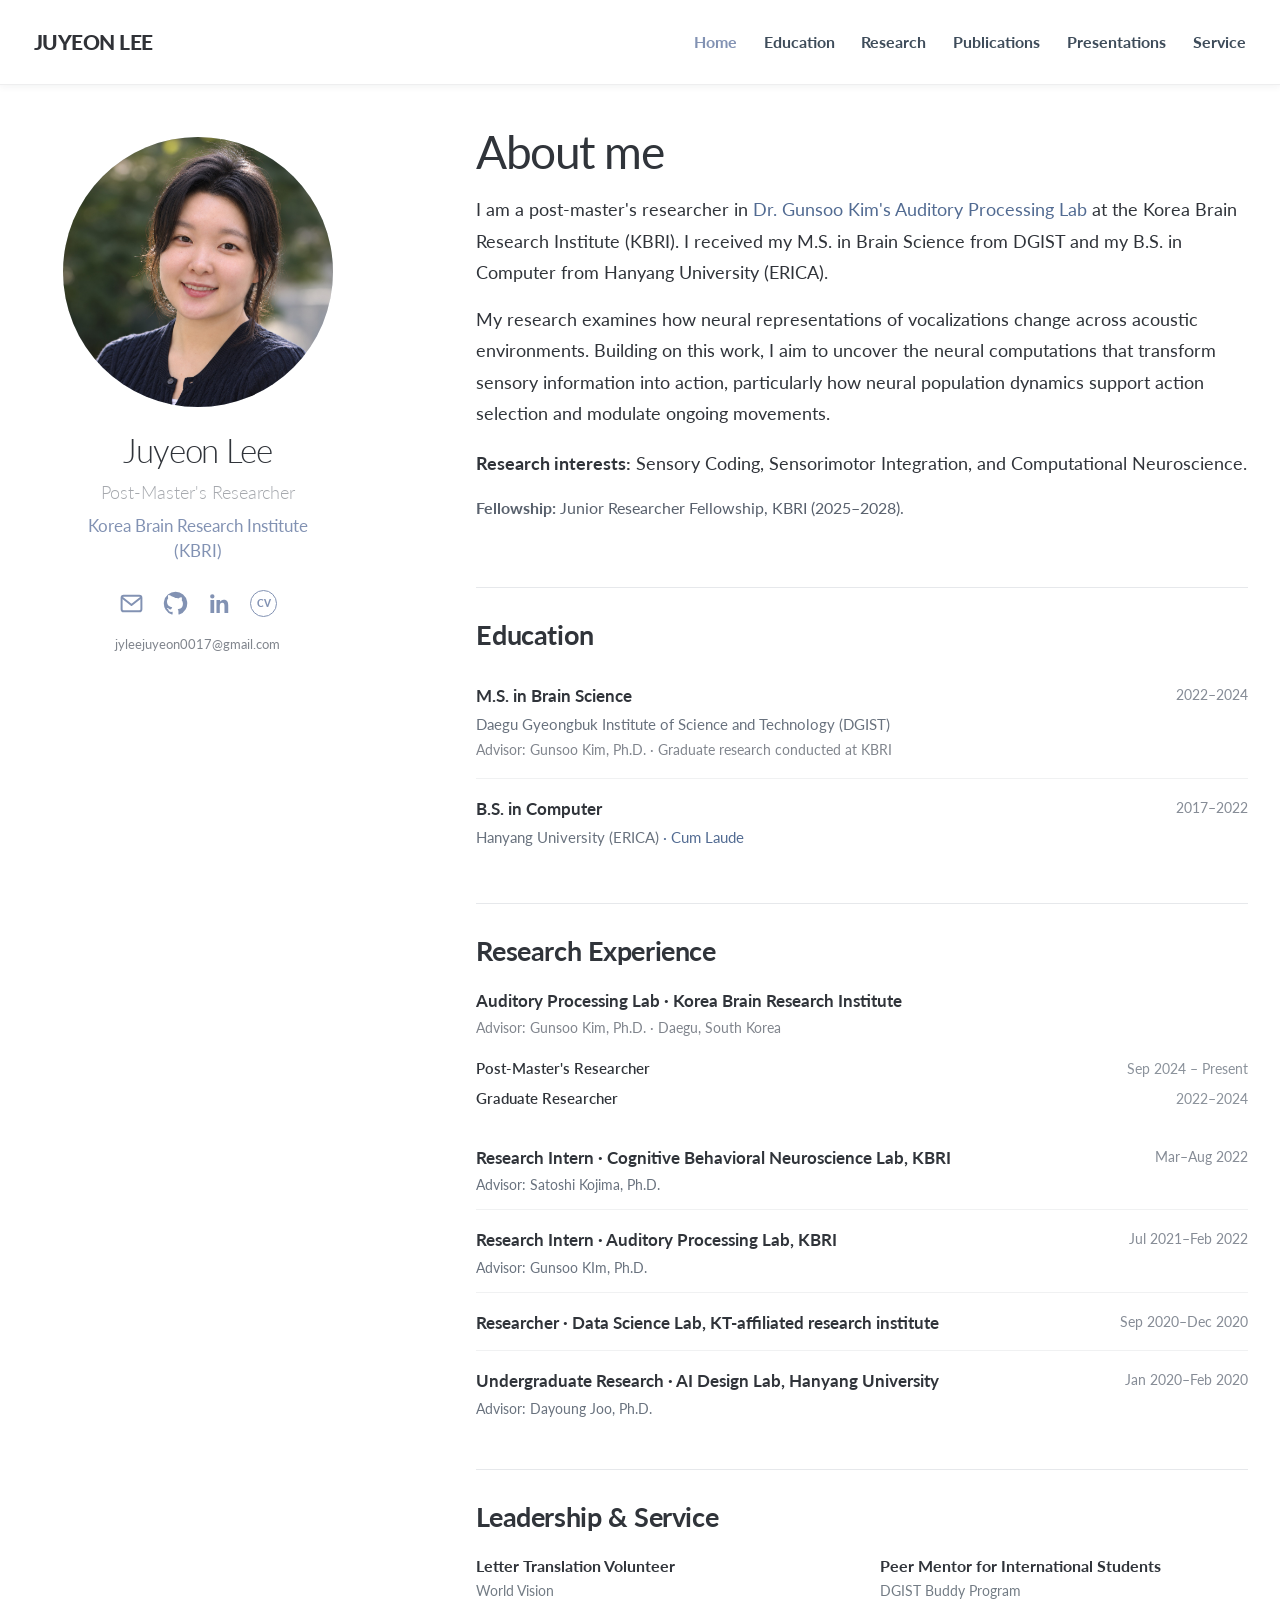
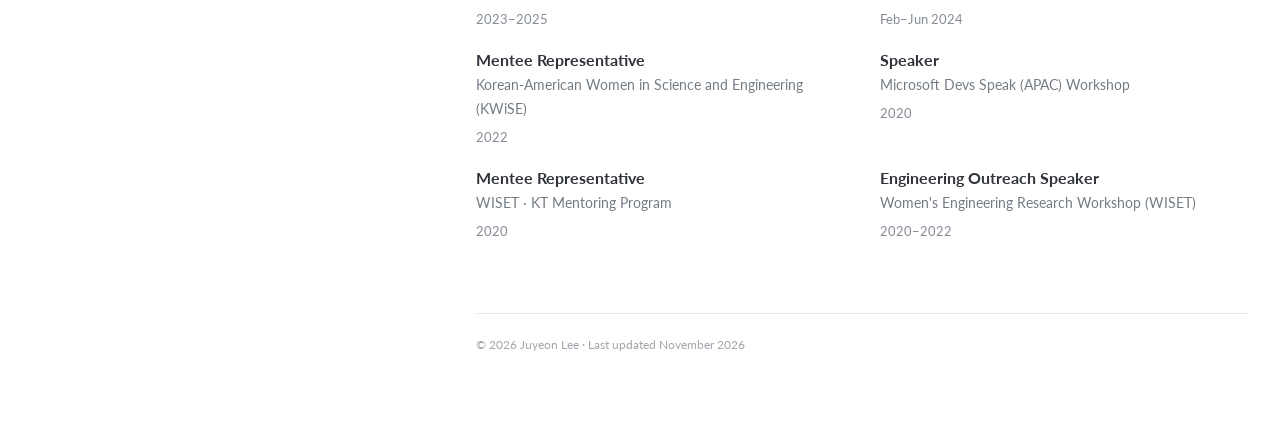
==== commit 4bdfdc32: "Update index.html" ====
--- a/index.html
+++ b/index.html
@@ -14,7 +14,7 @@
   <link rel="preconnect" href="https://fonts.googleapis.com">
   <link rel="preconnect" href="https://fonts.gstatic.com" crossorigin>
   <link href="https://fonts.googleapis.com/css2?family=Lato:wght@300;400;500;600;700;900&display=swap" rel="stylesheet">
-  <title>Juyeon Lee | Neuroscience Researcher</title>
+  <title>Juyeon Lee</title>
   <style>
     /* Design colors: understated academic blue inspired by the supplied reference. */
     :root {
@@ -232,7 +232,7 @@
           <div class="entry"><div><h3>Research Intern · Cognitive Behavioral Neuroscience Lab, KBRI</h3><p>Advisor: Satoshi Kojima, Ph.D.</p></div><span class="date">Mar–Aug 2022</span></div>
           <div class="entry"><div><h3>Research Intern · Auditory Processing Lab, KBRI</h3><p>Advisor: Gunsoo KIm, Ph.D.</p></div><span class="date">Jul 2021–Feb 2022</span></div>
           <div class="entry"><div><h3>Researcher · Data Science Lab, KT-affiliated research institute</h3></div><span class="date">Sep 2020–Dec 2020</span></div>
-          <div class="entry"><div><h3>Undergraduate Research · AI Design Lab, Hanyang University; Data Science Lab/h3></div><span class="date">Jan 2020–Feb 2020</span></div>
+          <div class="entry"><div><h3>Undergraduate Research · AI Design Lab, Hanyang University</h3><p>Advisor: Dayoung Joo, Ph.D.</p></div><span class="date">Jan 2020–Feb 2020</span></div>
         </div>
       </section>
 
